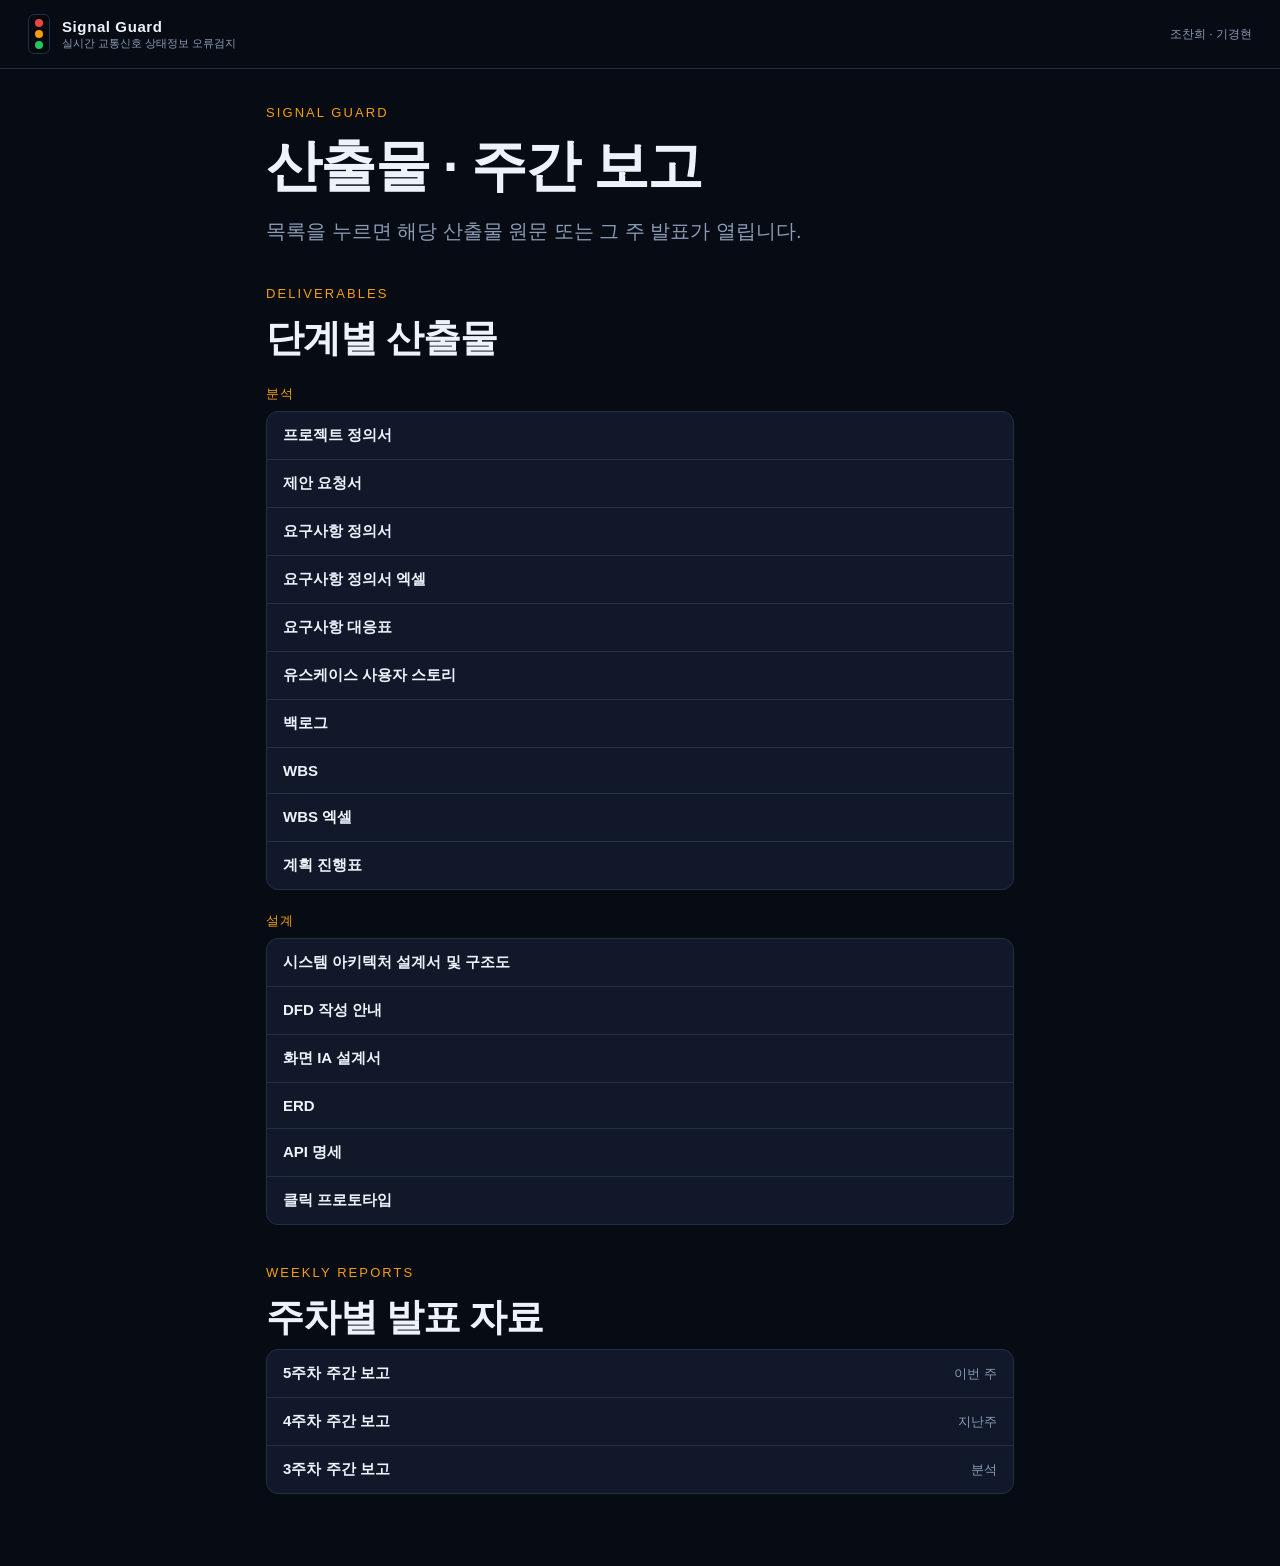
==== index.html @ 407139b1 "Show the screen IA and ERD again, and open the prototype without a login screen. Co-authored-by: Cur" ====
<!DOCTYPE html>
<html lang="ko" data-base="./">
<head>
  <meta charset="UTF-8" />
  <meta name="viewport" content="width=device-width, initial-scale=1" />
  <title>Signal Guard — 산출물 · 주간 보고</title>
  <link rel="icon" href="favicon.svg" type="image/svg+xml" />
  <link rel="stylesheet" href="발표/deck.css?v=dl1" />
</head>
<body>
  <header class="top">
    <a class="brand" href="index.html">
      <div class="lamps" aria-hidden="true">
        <i class="lamp red"></i><i class="lamp amber"></i><i class="lamp green"></i>
      </div>
      <div>
        <strong>Signal Guard</strong>
        <span>실시간 교통신호 상태정보 오류검지</span>
      </div>
    </a>
    <div class="meta">조찬희 · 기경현</div>
  </header>

  <div class="hub">
    <p class="eyebrow">Signal Guard</p>
    <h1>산출물 · 주간 보고</h1>
    <p class="lead">목록을 누르면 해당 산출물 원문 또는 그 주 발표가 열립니다.</p>

    <section class="hub-section">
      <p class="eyebrow">Deliverables</p>
      <h2>단계별 산출물</h2>
      <div id="doc-catalog"></div>
    </section>

    <section class="hub-section">
      <p class="eyebrow">Weekly reports</p>
      <h2>주차별 발표 자료</h2>
      <ul class="hub-list" id="week-catalog"></ul>
    </section>
  </div>

  <script src="발표/vendor/marked.min.js"></script>
  <script src="발표/docs.js?v=w6"></script>
  <script src="발표/deck.js"></script>
  <script>
    (function () {
      const box = document.getElementById("doc-catalog");
      let phase = "";
      let list = null;
      SG_DOCS.forEach(function (doc) {
        if (doc.hidden) return;
        if (doc.phase !== phase) {
          phase = doc.phase;
          const h = document.createElement("p");
          h.className = "hub-phase";
          h.textContent = phase;
          box.appendChild(h);
          list = document.createElement("ul");
          list.className = "hub-list";
          box.appendChild(list);
        }
        const li = document.createElement("li");
        if (doc.type === "file") {
          const a = document.createElement("a");
          a.href = SG.docUrl(doc.path);
          a.innerHTML = "<b>" + doc.title + "</b>";
          li.appendChild(a);
        } else {
          const btn = document.createElement("button");
          btn.type = "button";
          btn.innerHTML = "<b>" + doc.title + "</b>";
          btn.addEventListener("click", function () { SG.openDoc(doc.id); });
          li.appendChild(btn);
        }
        list.appendChild(li);
      });

      const weeks = document.getElementById("week-catalog");
      SG_WEEKS.forEach(function (w) {
        const li = document.createElement("li");
        const a = document.createElement("a");
        a.href = w.href;
        a.innerHTML = "<b>" + w.week + " " + w.title + "</b><span>" + w.note + "</span>";
        li.appendChild(a);
        weeks.appendChild(li);
      });

      const h = location.hash.replace("#", "");
      if (h.startsWith("doc=")) SG.openDoc(decodeURIComponent(h.slice(4)));

      window.addEventListener("keydown", function (e) {
        if (e.key === "Escape") SG.closeDoc();
      });
    })();
  </script>
</body>
</html>
---- 발표/deck.css ----
:root {
  --bg: #070b14;
  --panel: #10182a;
  --line: #243044;
  --text: #eef3fb;
  --muted: #8b9bb4;
  --red: #ef4444;
  --amber: #f59e0b;
  --green: #22c55e;
  --blue: #5b8def;
}

* { box-sizing: border-box; margin: 0; padding: 0; }

html, body {
  height: 100%;
  background: var(--bg);
  color: var(--text);
  font-family: "Malgun Gothic", "Apple SD Gothic Neo", "Noto Sans KR", sans-serif;
}

body.deck-page { overflow: hidden; }

.stage {
  height: 100%;
  display: flex;
  flex-direction: column;
}

header.top {
  display: flex;
  align-items: center;
  justify-content: space-between;
  padding: 14px 28px;
  border-bottom: 1px solid var(--line);
  flex-shrink: 0;
}

.brand {
  display: flex;
  align-items: center;
  gap: 12px;
  text-decoration: none;
  color: inherit;
}

.lamps {
  display: flex;
  flex-direction: column;
  gap: 3px;
  padding: 4px 6px;
  background: #05080f;
  border: 1px solid var(--line);
  border-radius: 6px;
}

.lamp { width: 8px; height: 8px; border-radius: 50%; }
.lamp.red { background: var(--red); }
.lamp.amber { background: var(--amber); }
.lamp.green { background: var(--green); }

.brand strong { font-size: 15px; letter-spacing: 0.04em; }
.brand span { display: block; font-size: 11px; color: var(--muted); font-weight: 400; }

.meta {
  font-size: 12px;
  color: var(--muted);
  display: flex;
  align-items: center;
  gap: 12px;
}

main#deck {
  flex: 1;
  position: relative;
  overflow: hidden;
}

.slide {
  position: absolute;
  inset: 0;
  padding: 40px 56px 64px;
  display: none;
  align-items: center;
  justify-content: center;
}

.slide.active { display: flex; }

.slide-inner { width: min(1120px, 100%); margin: 0 auto; }
.slide.wide .slide-inner { width: min(1280px, 100%); }
.slide.exhibit .slide-inner {
  height: 100%;
  display: flex;
  flex-direction: column;
  min-height: 0;
}
.slide.exhibit .slide-inner.split-diagram {
  display: block;
  position: relative;
  width: 100%;
  max-width: none;
  height: 100%;
}
.split-diagram-title {
  position: absolute;
  top: 0;
  left: 0;
  z-index: 1;
}
.split-diagram-title h2 {
  margin-bottom: 0;
  font-size: clamp(22px, 2.6vw, 34px);
}
.diagram-img {
  display: block;
  width: 68%;
  height: auto;
  max-height: 100%;
  margin-left: auto;
  margin-right: auto;
  object-fit: contain;
  background: #f4f7fb;
  border-radius: 12px;
}
.diagram-img.dark {
  background: #000;
}

.slide-inner > h1 { margin-bottom: 36px; }

.slide-cover.active { display: flex; }
.slide-cover .slide-inner {
  display: flex;
  flex-wrap: nowrap;
  align-items: stretch;
  gap: clamp(24px, 3.4vw, 48px);
  width: fit-content;
  max-width: 100%;
}

.cover-title { flex: 0 1 auto; min-width: 0; }
.cover-mark {
  flex: 0 0 auto;
  display: flex;
  flex-direction: column;
  justify-content: center;
  border-left: 1px solid var(--line);
  padding-left: clamp(22px, 3vw, 44px);
}

.cover-mark .name {
  font-size: clamp(40px, 6.4vw, 92px);
  font-weight: 800;
  line-height: 0.94;
  letter-spacing: -0.05em;
}

.cover-mark .sub {
  margin-top: 20px;
  font-size: clamp(13px, 1.5vw, 18px);
  color: var(--muted);
  line-height: 1.5;
}

h1 {
  font-size: clamp(32px, 5vw, 56px);
  line-height: 1.15;
  font-weight: 700;
  letter-spacing: -0.03em;
}

h2 {
  font-size: clamp(24px, 3.2vw, 38px);
  line-height: 1.25;
  letter-spacing: -0.03em;
  margin-bottom: 20px;
}

.eyebrow {
  color: var(--amber);
  font-size: 13px;
  letter-spacing: 0.16em;
  text-transform: uppercase;
  margin-bottom: 14px;
}

.lead {
  margin-top: 18px;
  font-size: 20px;
  color: var(--muted);
  line-height: 1.5;
}

.chips { display: flex; flex-wrap: wrap; gap: 8px; margin-top: 24px; }
.chip {
  font-size: 13px;
  padding: 6px 10px;
  border: 1px solid var(--line);
  border-radius: 999px;
  color: var(--muted);
}
.chip.ok { border-color: #1d4a32; color: #86efac; }
.chip.wait { border-color: #5b3d12; color: #fcd34d; }

.grid { display: grid; gap: 14px; }
.grid.two { grid-template-columns: 1fr 1fr; }
.grid.three { grid-template-columns: 1fr 1fr 1fr; }
.grid.five { grid-template-columns: repeat(5, 1fr); }

.agenda { display: flex; flex-direction: column; gap: 10px; }
.agenda .card {
  display: flex;
  align-items: baseline;
  gap: 18px;
  padding: 14px 18px;
}
.agenda b {
  color: var(--amber);
  font-size: 22px;
  min-width: 40px;
  letter-spacing: 0.04em;
}
.agenda h3 { margin-bottom: 4px; }

.card {
  background: var(--panel);
  border: 1px solid var(--line);
  border-radius: 12px;
  padding: 18px 18px 16px;
}
.card h3 { font-size: 16px; margin-bottom: 8px; }
.card p, .card li { color: var(--muted); font-size: 14px; line-height: 1.55; }
.card ol, .card ul { padding-left: 18px; }
.card a { color: var(--blue); }

.file-tag {
  display: inline-block;
  font-size: 12px;
  color: var(--amber);
  background: #1a1408;
  border: 1px solid #5b3d12;
  border-radius: 6px;
  padding: 3px 8px;
  margin-bottom: 10px;
}

.note { color: var(--muted); font-size: 15px; line-height: 1.55; }
.note strong { color: var(--text); }

table { width: 100%; border-collapse: collapse; font-size: 14px; }
th, td {
  text-align: left;
  padding: 10px 8px;
  border-bottom: 1px solid var(--line);
  vertical-align: top;
}
th { color: var(--muted); font-weight: 500; font-size: 12px; }

.scroll {
  overflow: auto;
  min-height: 0;
  flex: 1;
  border: 1px solid var(--line);
  border-radius: 12px;
  background: var(--panel);
}
.scroll table { font-size: 13px; }
.scroll th { position: sticky; top: 0; background: #161f32; }

.arch-frame {
  flex: 1;
  min-height: 0;
  display: flex;
  align-items: center;
  justify-content: center;
  background: #000;
  border: 1px solid var(--line);
  border-radius: 12px;
  overflow: hidden;
  padding: 12px 16px;
}
.arch-img {
  width: 100%;
  height: 100%;
  object-fit: contain;
  object-position: center;
  background: #000;
}
.arch-frame.light,
.arch-frame.light .arch-img {
  background: #f4f7fb;
}

.wire {
  font-family: Consolas, "Courier New", monospace;
  font-size: 13px;
  line-height: 1.45;
  color: #c5d0e2;
  white-space: pre;
  overflow: auto;
}

.app-shell {
  display: grid;
  grid-template-columns: 160px 1fr;
  grid-template-rows: 48px 1fr;
  min-height: 420px;
  border: 1px solid var(--line);
  border-radius: 12px;
  overflow: hidden;
  background: #0c1424;
}
.app-shell .sh-head {
  grid-column: 1 / -1;
  display: flex;
  align-items: center;
  justify-content: space-between;
  padding: 0 14px;
  border-bottom: 1px solid var(--line);
  font-size: 13px;
}
.app-shell .sh-side {
  border-right: 1px solid var(--line);
  padding: 12px 10px;
  font-size: 13px;
  color: var(--muted);
}
.app-shell .sh-side b { display: block; color: var(--amber); margin-bottom: 10px; }
.app-shell .sh-side p { margin: 8px 0; }
.app-shell .sh-body { padding: 12px; display: grid; gap: 10px; }
.kpi { display: grid; grid-template-columns: repeat(4, 1fr); gap: 8px; }
.kpi div {
  background: var(--panel);
  border: 1px solid var(--line);
  border-radius: 8px;
  padding: 10px;
  font-size: 12px;
  color: var(--muted);
}
.kpi strong { display: block; color: var(--text); font-size: 20px; margin-top: 4px; }

.ghost {
  background: transparent;
  color: var(--text);
  border: 1px solid var(--line);
  border-radius: 8px;
  padding: 7px 12px;
  cursor: pointer;
  font: inherit;
  font-size: 13px;
  text-decoration: none;
  display: inline-block;
}
.ghost:hover { border-color: #3b4d6b; }
.ghost.primary { border-color: #5b3d12; color: var(--amber); }

footer.bar {
  display: flex;
  align-items: center;
  justify-content: space-between;
  padding: 10px 28px 14px;
  border-top: 1px solid var(--line);
  flex-shrink: 0;
}

.progress {
  flex: 1;
  height: 3px;
  background: #1b2436;
  margin: 0 20px;
  border-radius: 99px;
  overflow: hidden;
}
.progress > i { display: block; height: 100%; width: 0; background: var(--amber); }

.nav-btn {
  background: transparent;
  color: var(--text);
  border: 1px solid var(--line);
  border-radius: 8px;
  padding: 8px 14px;
  cursor: pointer;
  font: inherit;
  font-size: 13px;
}
.nav-btn:hover { border-color: #3b4d6b; }
.hint { font-size: 12px; color: var(--muted); min-width: 180px; }
.cover-team { margin-top: 36px; color: var(--muted); font-size: 15px; line-height: 1.7; }
.cover-team b { color: var(--text); }

html.doc-open,
body.doc-open {
  overflow: hidden;
  height: 100%;
}
#doc-overlay {
  display: none;
  position: fixed;
  inset: 0;
  z-index: 40;
  background: var(--bg);
}
#doc-overlay.open {
  display: block;
  overflow: auto;
  overscroll-behavior: contain;
}
.doc-main { position: relative; min-height: 100%; padding: 28px 36px 48px; }
.doc-close {
  position: sticky;
  top: 0;
  float: right;
  margin: 0 0 12px 12px;
  background: var(--panel);
  color: var(--text);
  border: 1px solid var(--line);
  border-radius: 8px;
  padding: 8px 12px;
  cursor: pointer;
  font: inherit;
  font-size: 13px;
  z-index: 2;
}
.doc-head { margin-bottom: 24px; }
.doc-head h2 { margin: 0 0 12px; }
.doc-download { margin-top: 2px; }
.doc-body.md { max-width: 900px; }
.doc-body.md h1, .doc-body.md h2, .doc-body.md h3 {
  margin: 28px 0 12px;
  letter-spacing: -0.03em;
}
.doc-body.md h1 { font-size: 28px; }
.doc-body.md h2 { font-size: 22px; }
.doc-body.md h3 { font-size: 17px; }
.doc-body.md p, .doc-body.md li { color: var(--muted); line-height: 1.65; font-size: 15px; }
.doc-body.md ul, .doc-body.md ol { padding-left: 22px; margin: 8px 0 16px; }
.doc-body.md table { margin: 12px 0 20px; }
.doc-body.md pre, .doc-body.md code {
  font-family: Consolas, "Courier New", monospace;
  font-size: 13px;
}
.doc-body.md pre {
  background: var(--panel);
  border: 1px solid var(--line);
  border-radius: 8px;
  padding: 14px;
  overflow: auto;
  color: #d5deec;
  margin: 12px 0 20px;
}
.doc-body.md img { max-width: 100%; background: #fff; border-radius: 8px; }
.doc-body.md blockquote {
  border-left: 3px solid var(--amber);
  padding-left: 12px;
  color: var(--muted);
  margin: 12px 0;
}

.hub {
  min-height: 100%;
  padding: 36px 56px 72px;
  max-width: 860px;
  margin: 0 auto;
}
.hub h1 { margin: 8px 0 8px; }
.hub-section { margin-top: 40px; }
.hub-section h2 { margin-bottom: 8px; }
.hub-phase {
  margin: 22px 0 8px;
  font-size: 13px;
  color: var(--amber);
  letter-spacing: 0.08em;
}
.hub-list {
  list-style: none;
  border: 1px solid var(--line);
  border-radius: 12px;
  overflow: hidden;
  background: var(--panel);
}
.hub-list li + li { border-top: 1px solid var(--line); }
.hub-list a,
.hub-list button {
  display: flex;
  align-items: baseline;
  justify-content: space-between;
  gap: 16px;
  width: 100%;
  padding: 14px 16px;
  background: transparent;
  border: 0;
  color: inherit;
  font: inherit;
  text-align: left;
  text-decoration: none;
  cursor: pointer;
}
.hub-list a:hover,
.hub-list button:hover { background: #161f32; }
.hub-list b { font-size: 15px; font-weight: 650; }
.hub-list span { color: var(--muted); font-size: 13px; flex-shrink: 0; }

@media (max-width: 900px) {
  .slide { padding: 24px 18px 56px; }
  header.top, footer.bar { padding-left: 16px; padding-right: 16px; }
  .grid.two, .grid.three, .grid.five, .kpi { grid-template-columns: 1fr 1fr; }
  .meta { display: none; }
  .hub-grid { grid-template-columns: 1fr; }
  .hub { padding: 28px 20px; }
}
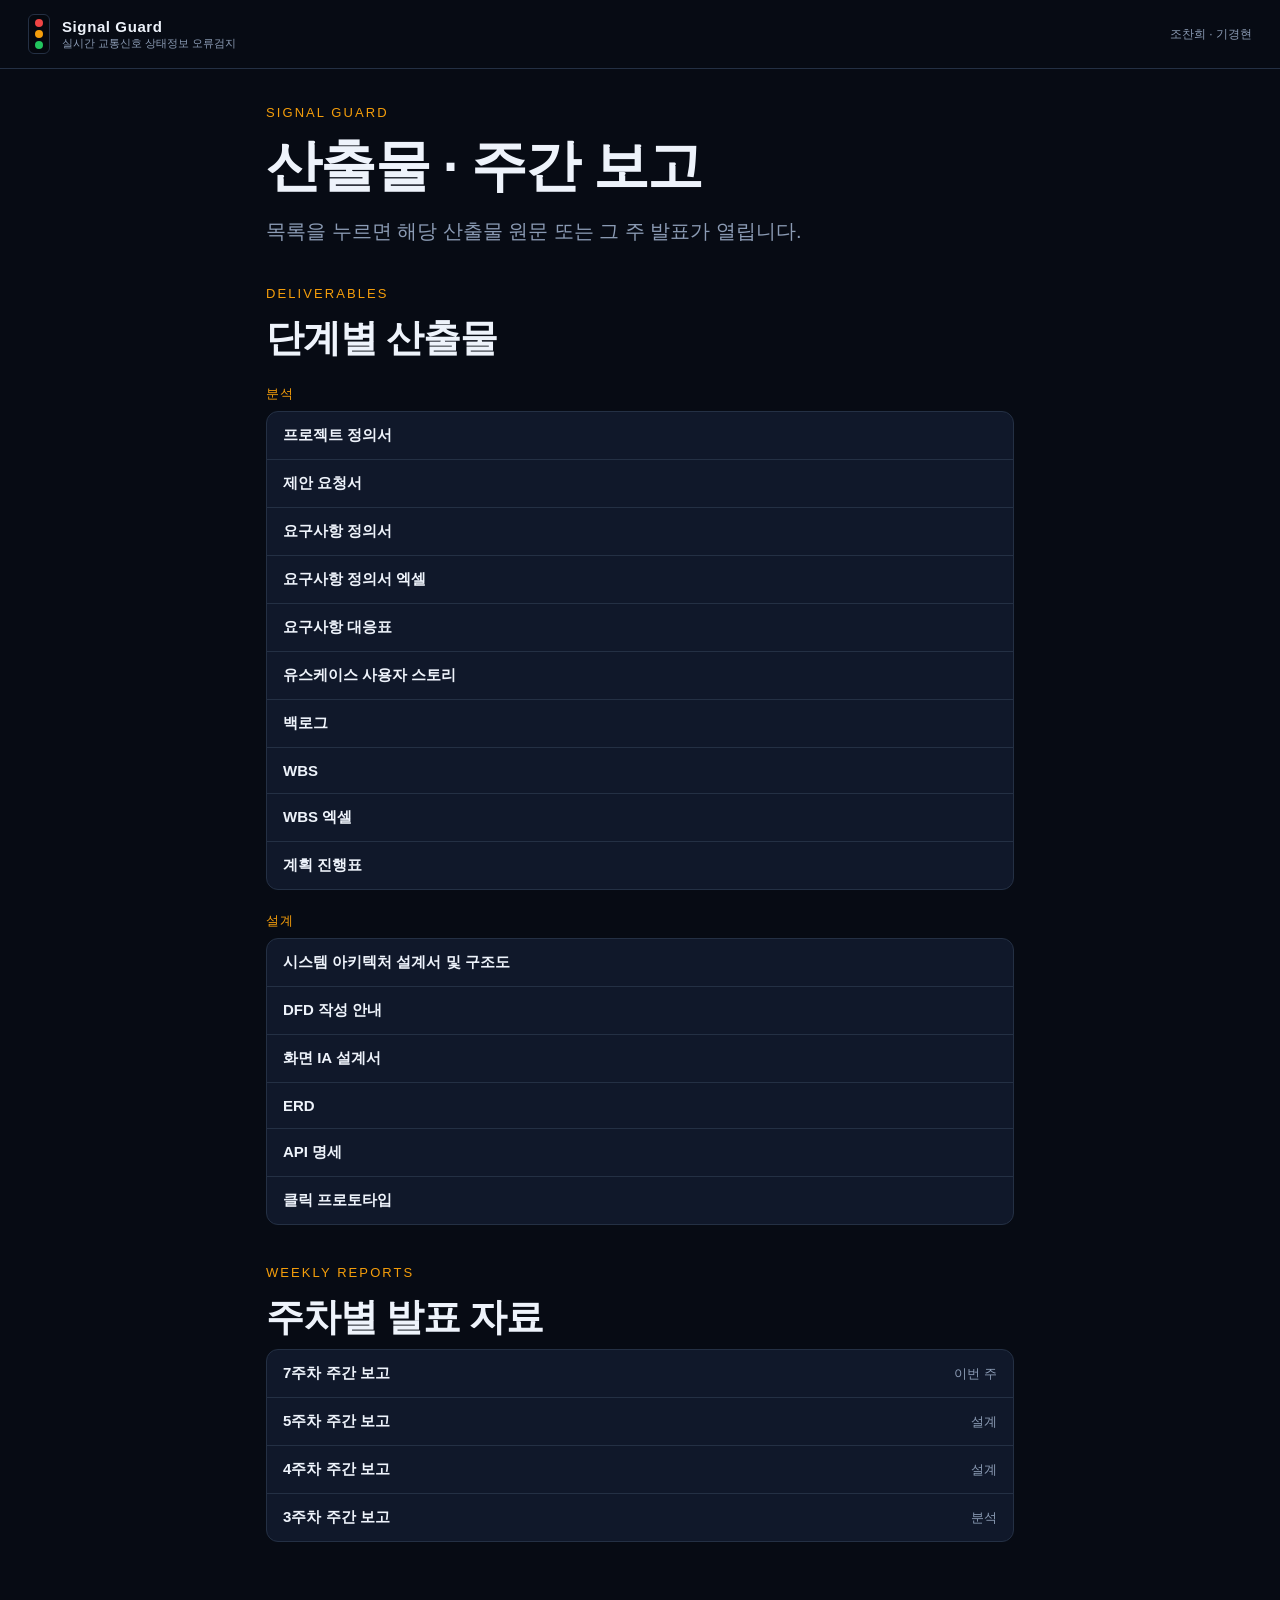
==== commit 2f8f50dd: "Publish the week 7 report on the site so the weekly list no longer 404s. Co-authored-by: Cursor <cur" ====
--- a/index.html
+++ b/index.html
@@ -40,7 +40,7 @@
   </div>
 
   <script src="발표/vendor/marked.min.js"></script>
-  <script src="발표/docs.js?v=w6"></script>
+  <script src="발표/docs.js?v=w7"></script>
   <script src="발표/deck.js"></script>
   <script>
     (function () {
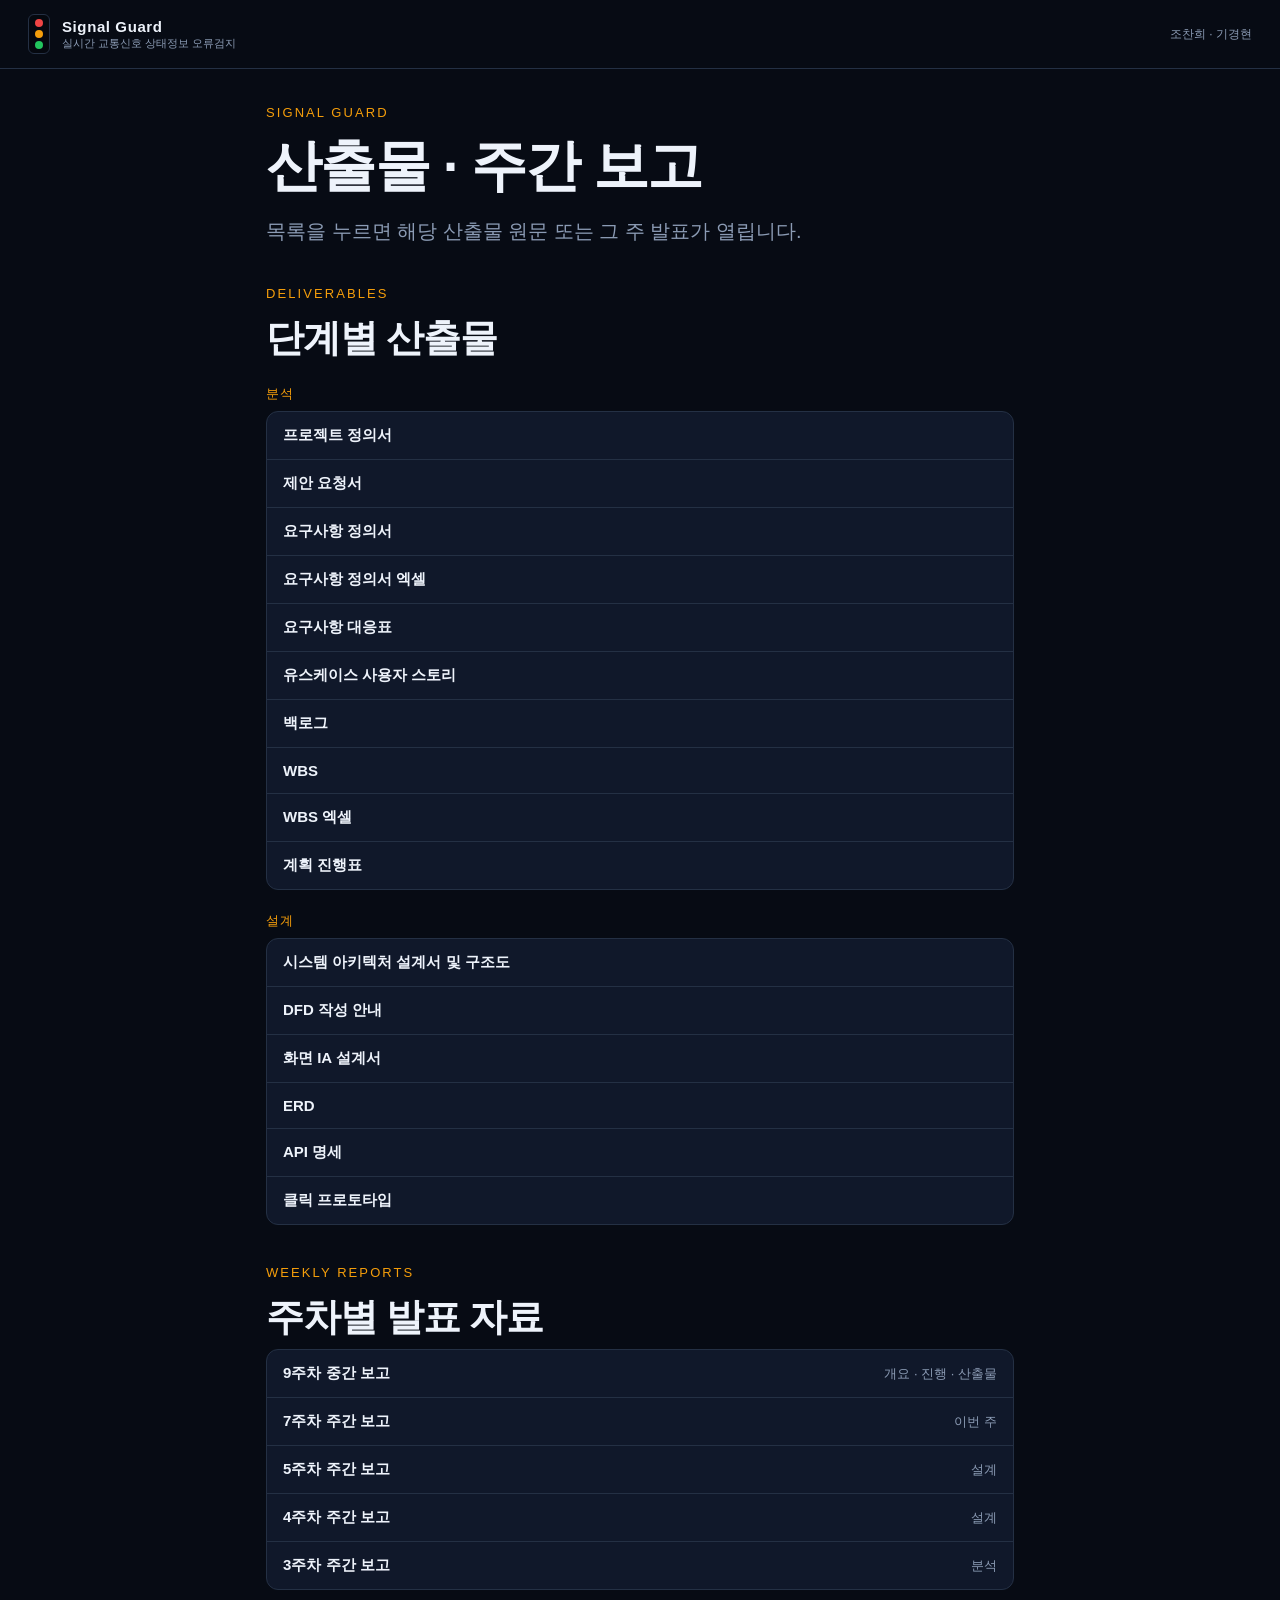
==== commit 9aecd175: "Publish the week 9 midterm report as the original slides. Co-authored-by: Cursor <cursoragent@cursor" ====
--- a/index.html
+++ b/index.html
@@ -40,7 +40,7 @@
   </div>
 
   <script src="발표/vendor/marked.min.js"></script>
-  <script src="발표/docs.js?v=w7"></script>
+  <script src="발표/docs.js?v=w9"></script>
   <script src="발표/deck.js"></script>
   <script>
     (function () {
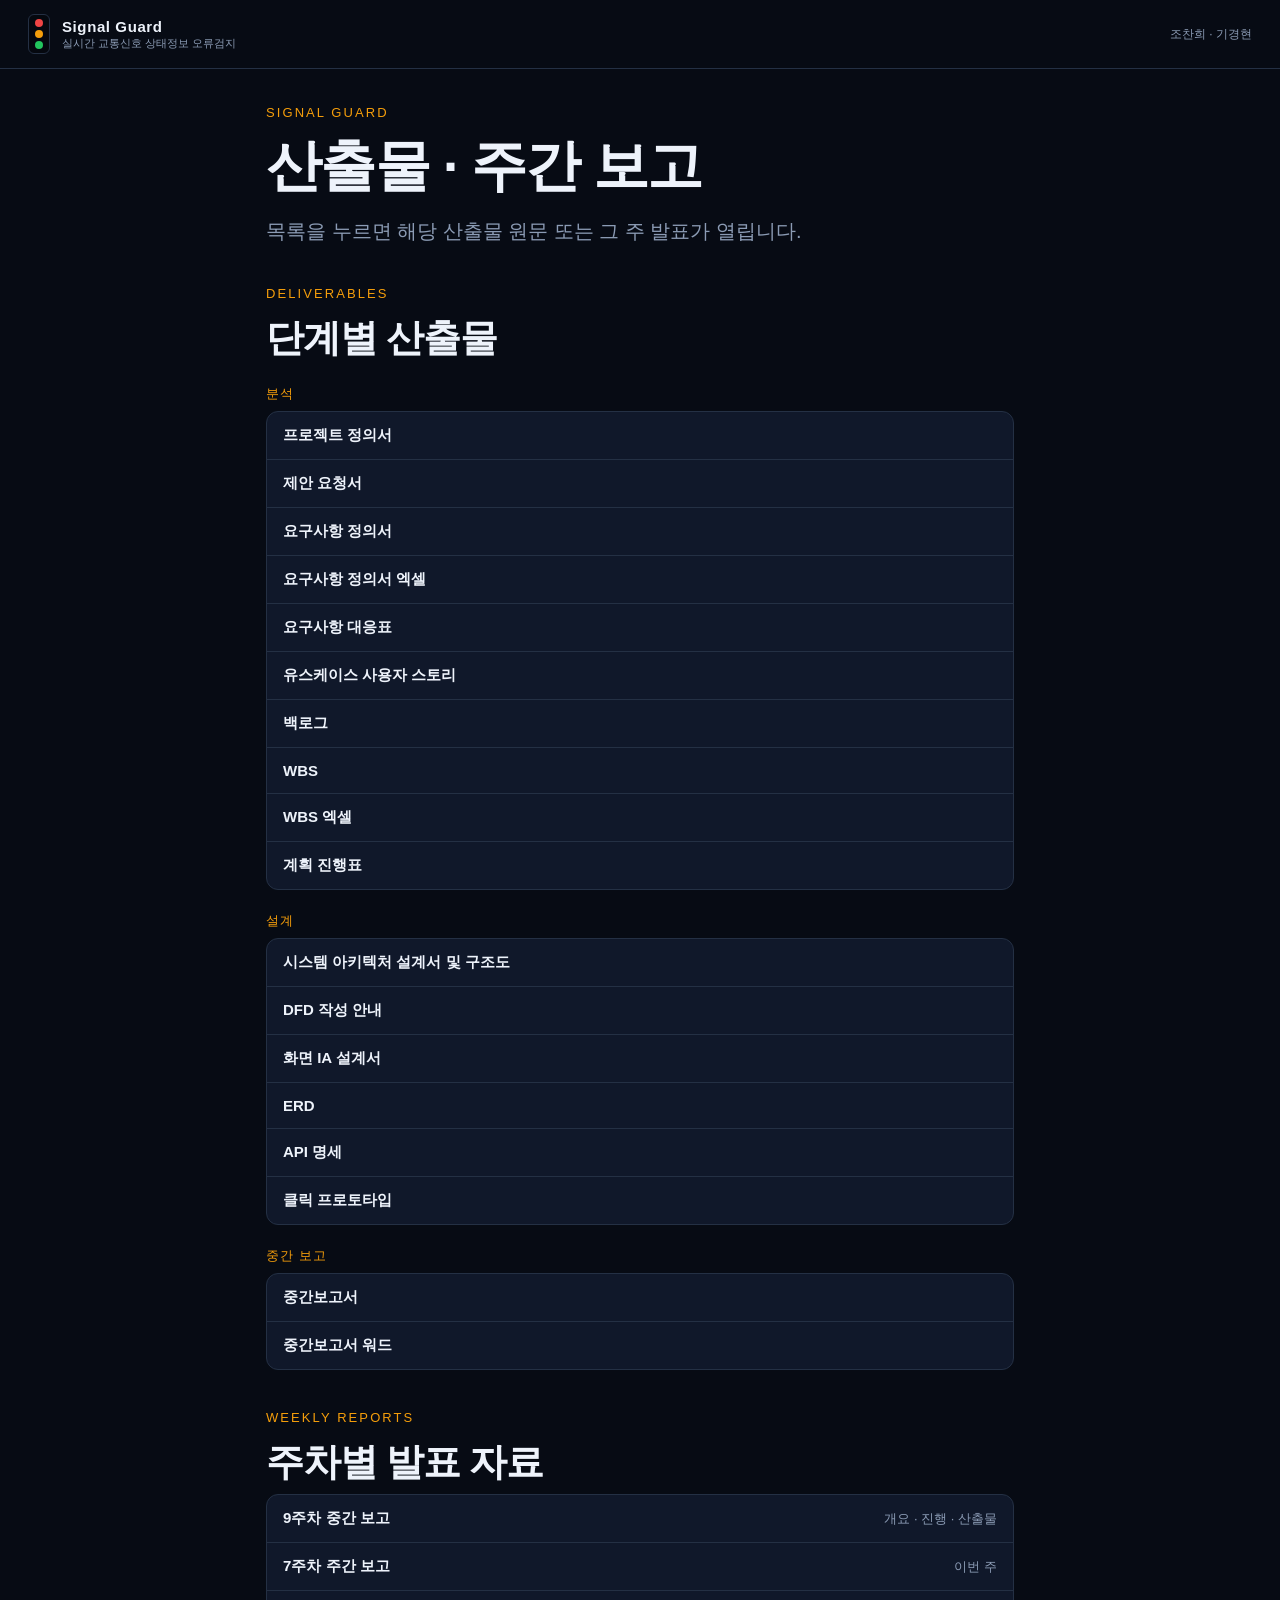
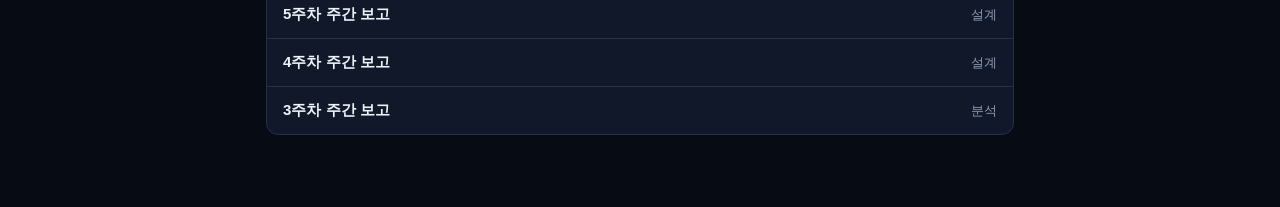
==== commit 1f1e9812: "Publish the midterm report on the deliverables page. Co-authored-by: Cursor <cursoragent@cursor.com>" ====
--- a/index.html
+++ b/index.html
@@ -40,7 +40,7 @@
   </div>
 
   <script src="발표/vendor/marked.min.js"></script>
-  <script src="발표/docs.js?v=w9"></script>
+  <script src="발표/docs.js?v=mid"></script>
   <script src="발표/deck.js"></script>
   <script>
     (function () {
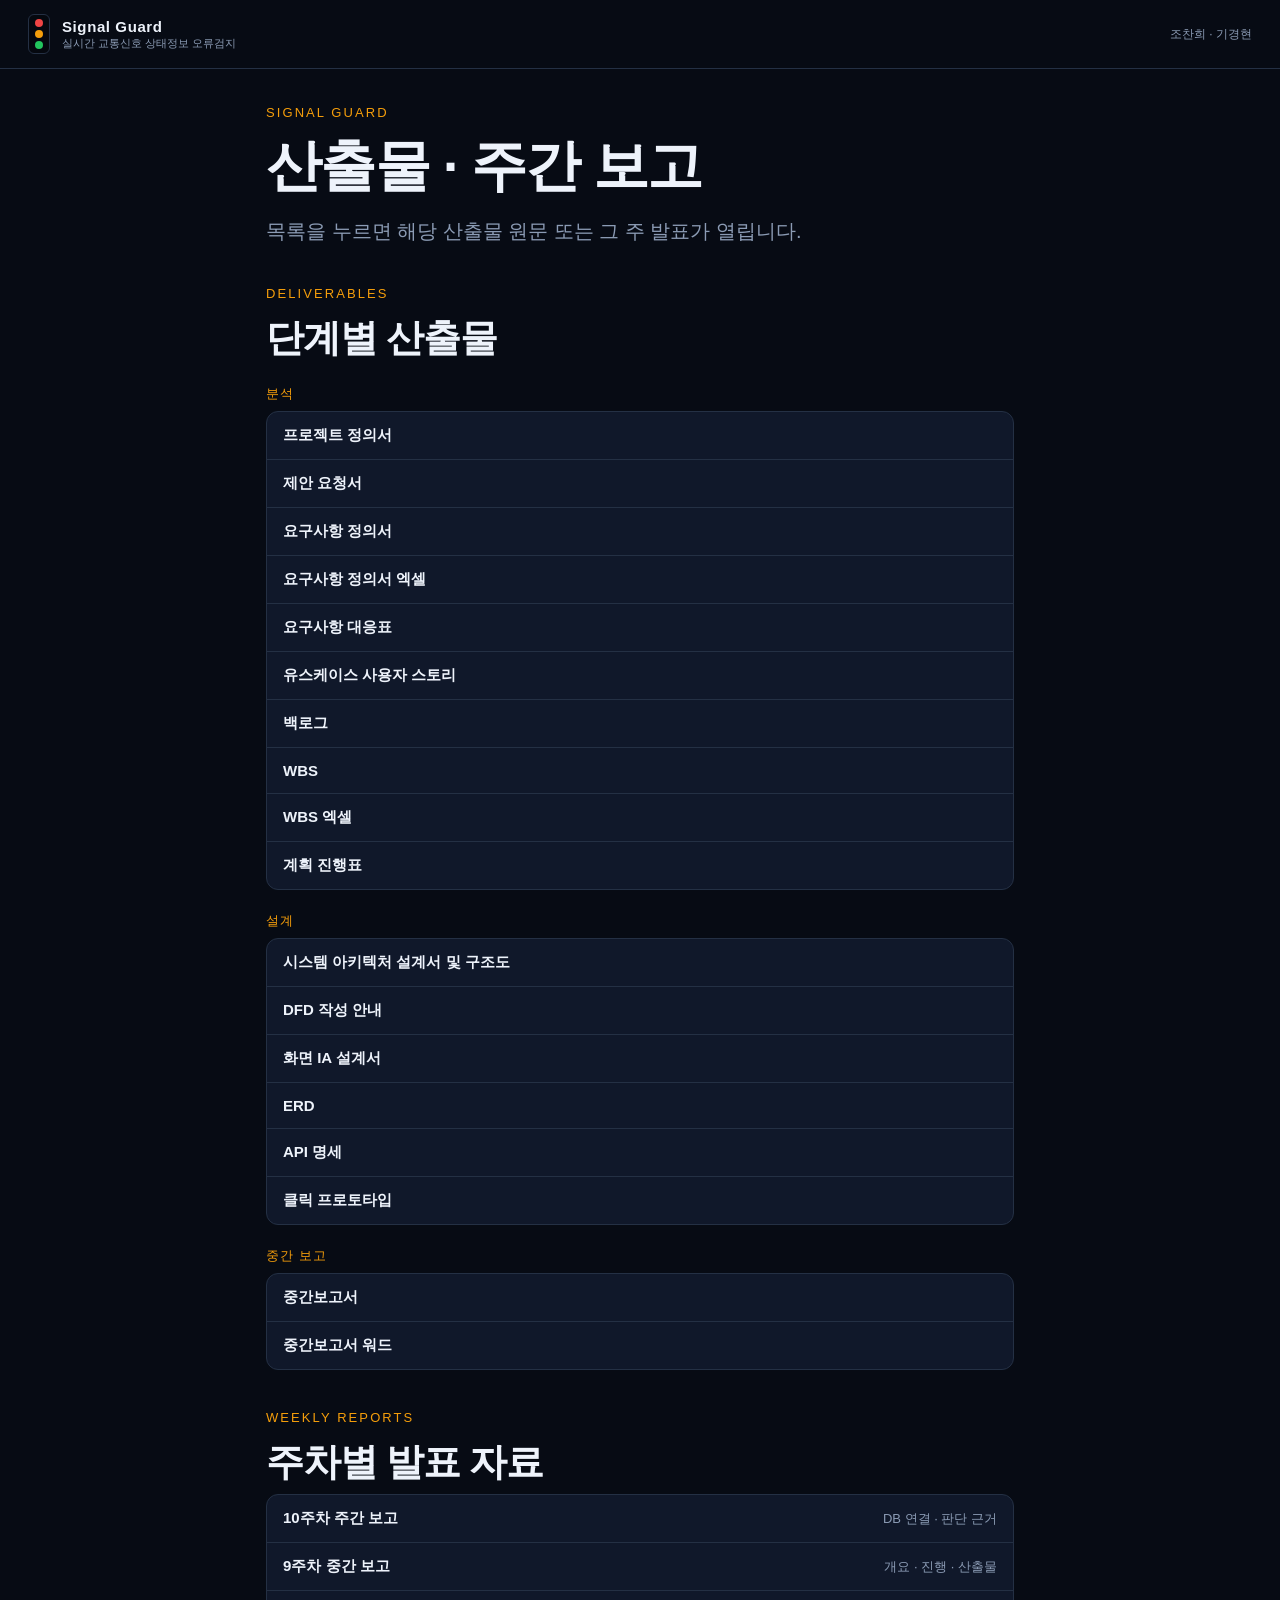
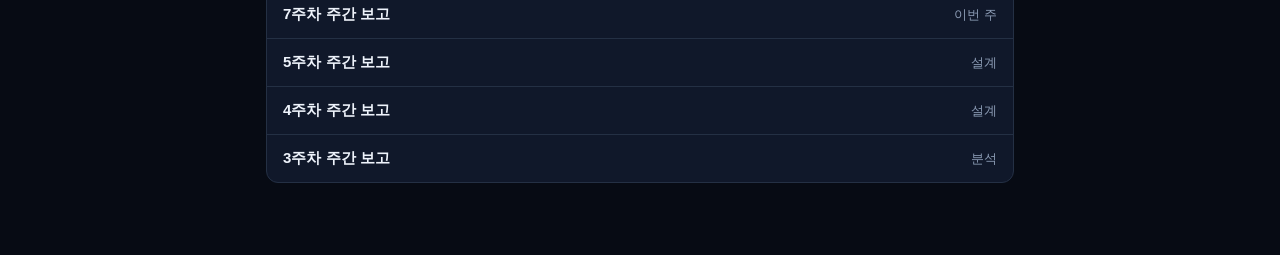
==== commit d646077e: "Publish the week 10 report as the original slides. Co-authored-by: Cursor <cursoragent@cursor.com>" ====
--- a/index.html
+++ b/index.html
@@ -40,7 +40,7 @@
   </div>
 
   <script src="발표/vendor/marked.min.js"></script>
-  <script src="발표/docs.js?v=mid"></script>
+  <script src="발표/docs.js?v=w10"></script>
   <script src="발표/deck.js"></script>
   <script>
     (function () {
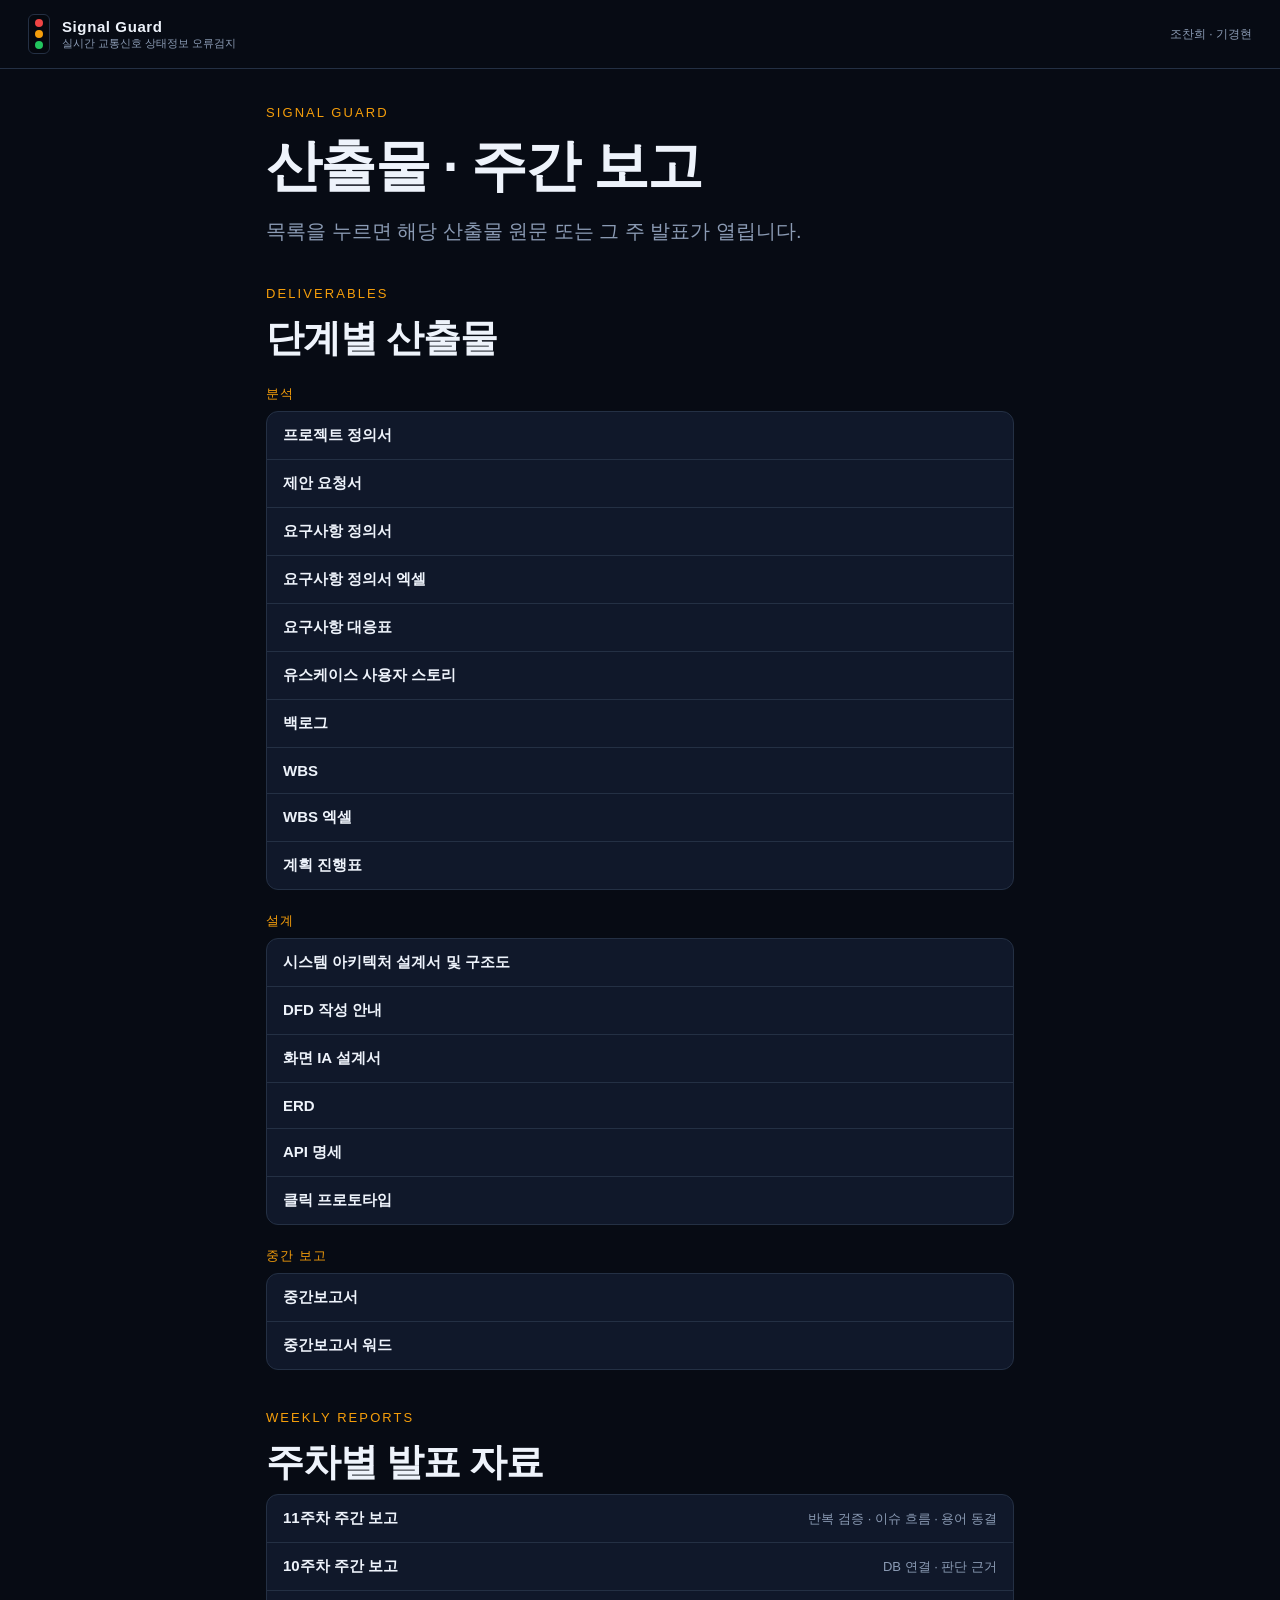
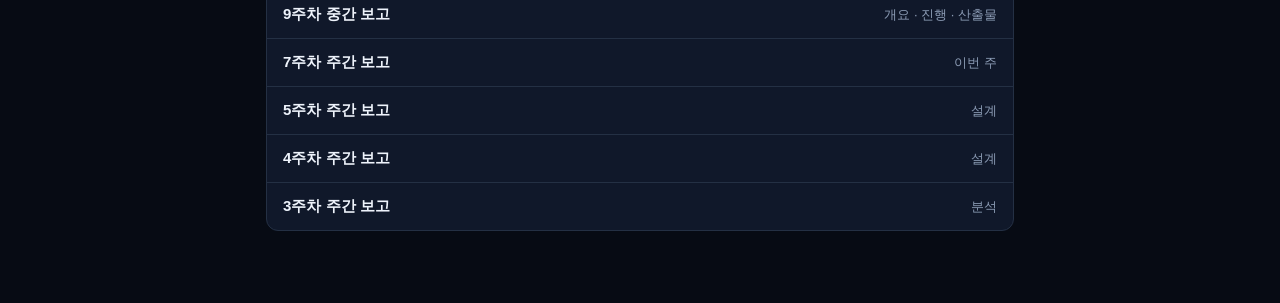
==== commit d5e12605: "Publish the week 11 weekly report. Co-authored-by: Cursor <cursoragent@cursor.com>" ====
--- a/index.html
+++ b/index.html
@@ -40,7 +40,7 @@
   </div>
 
   <script src="발표/vendor/marked.min.js"></script>
-  <script src="발표/docs.js?v=w10"></script>
+  <script src="발표/docs.js?v=w11b"></script>
   <script src="발표/deck.js"></script>
   <script>
     (function () {
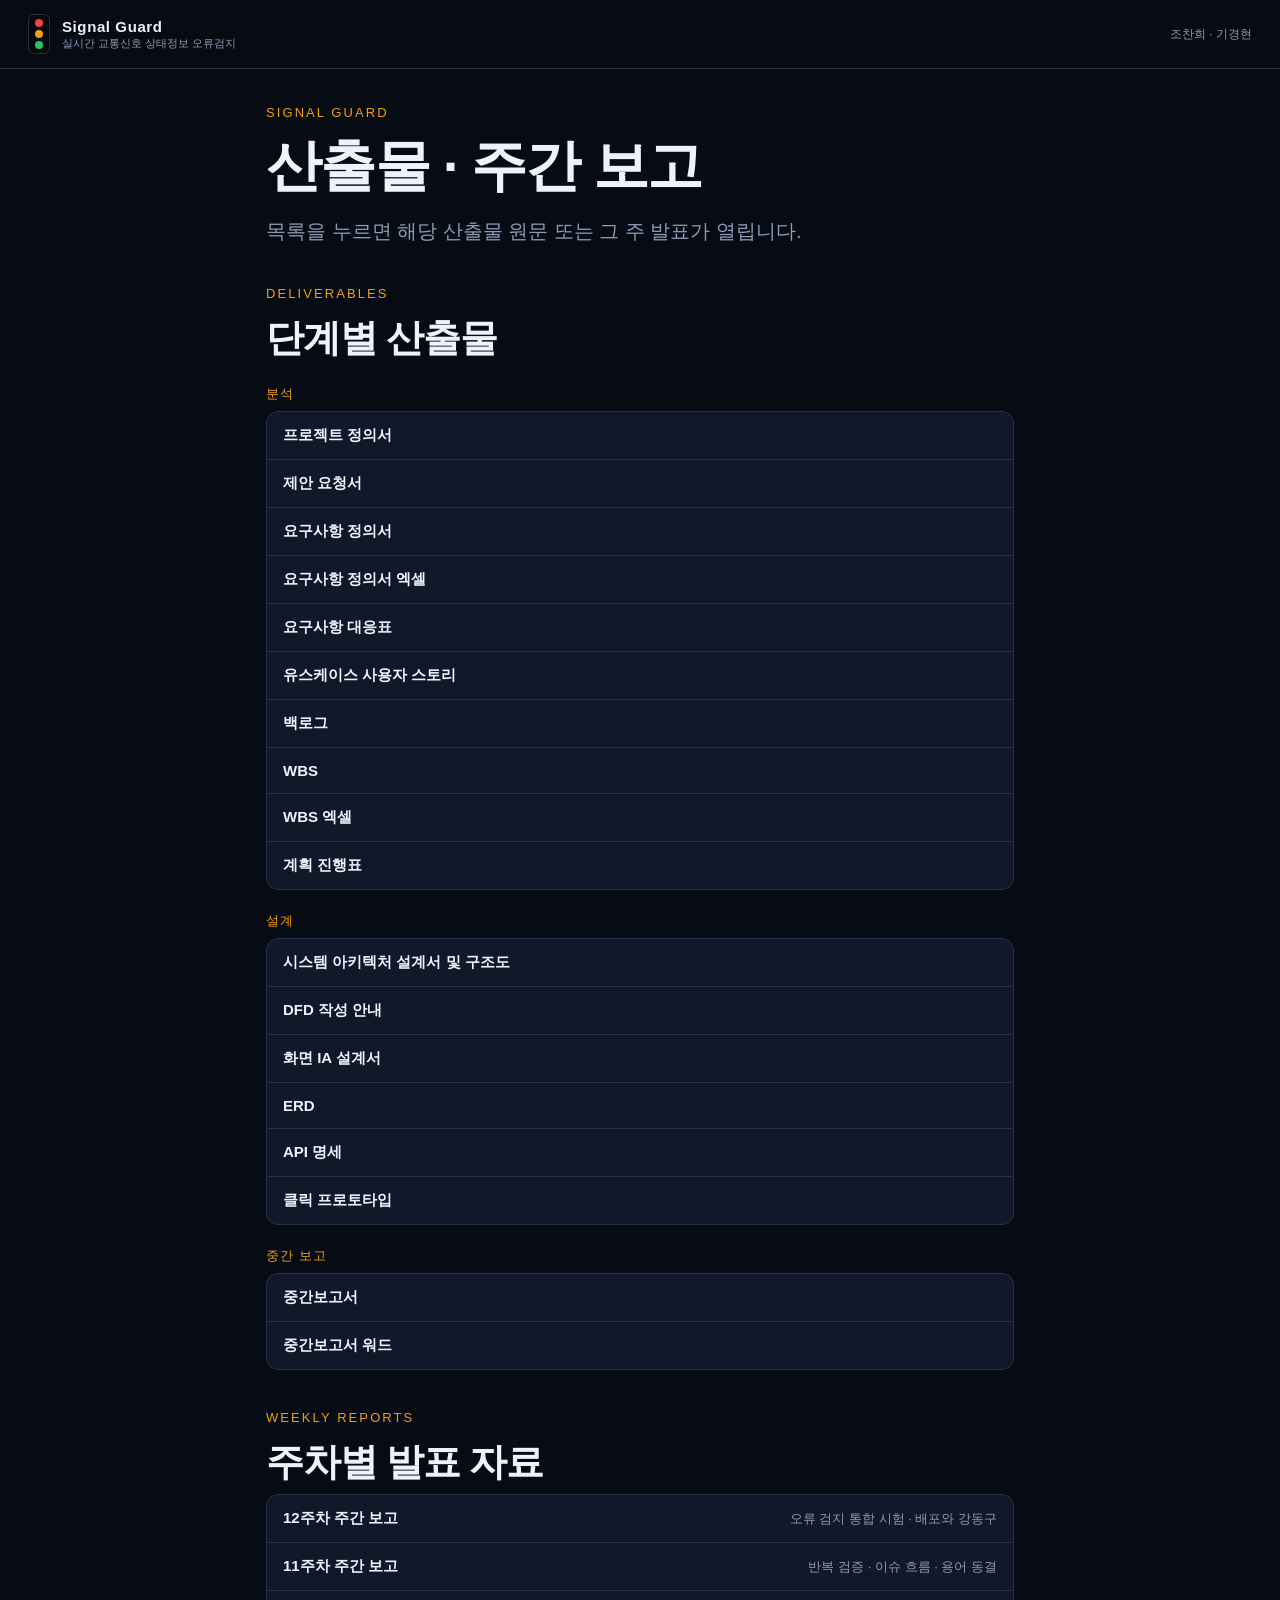
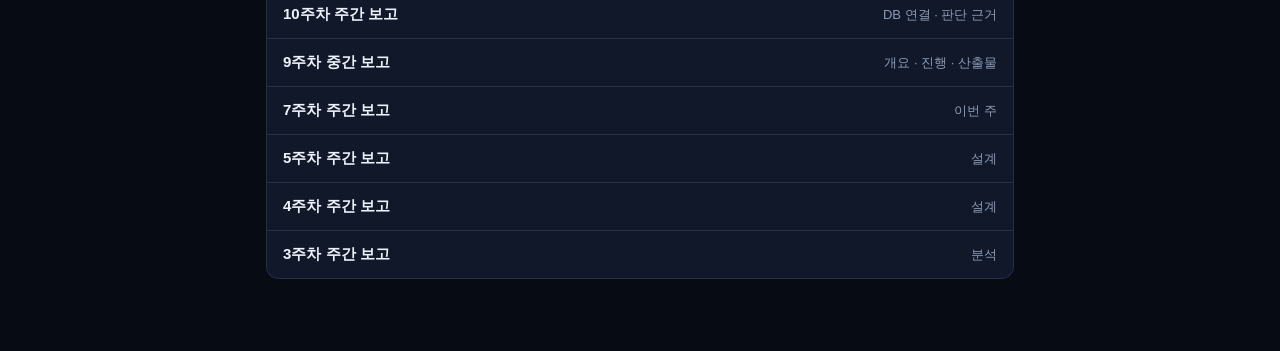
==== commit d0ccb39e: "Publish the week 12 weekly report. Co-authored-by: Cursor <cursoragent@cursor.com>" ====
--- a/index.html
+++ b/index.html
@@ -40,7 +40,7 @@
   </div>
 
   <script src="발표/vendor/marked.min.js"></script>
-  <script src="발표/docs.js?v=w11b"></script>
+  <script src="발표/docs.js?v=w12"></script>
   <script src="발표/deck.js"></script>
   <script>
     (function () {
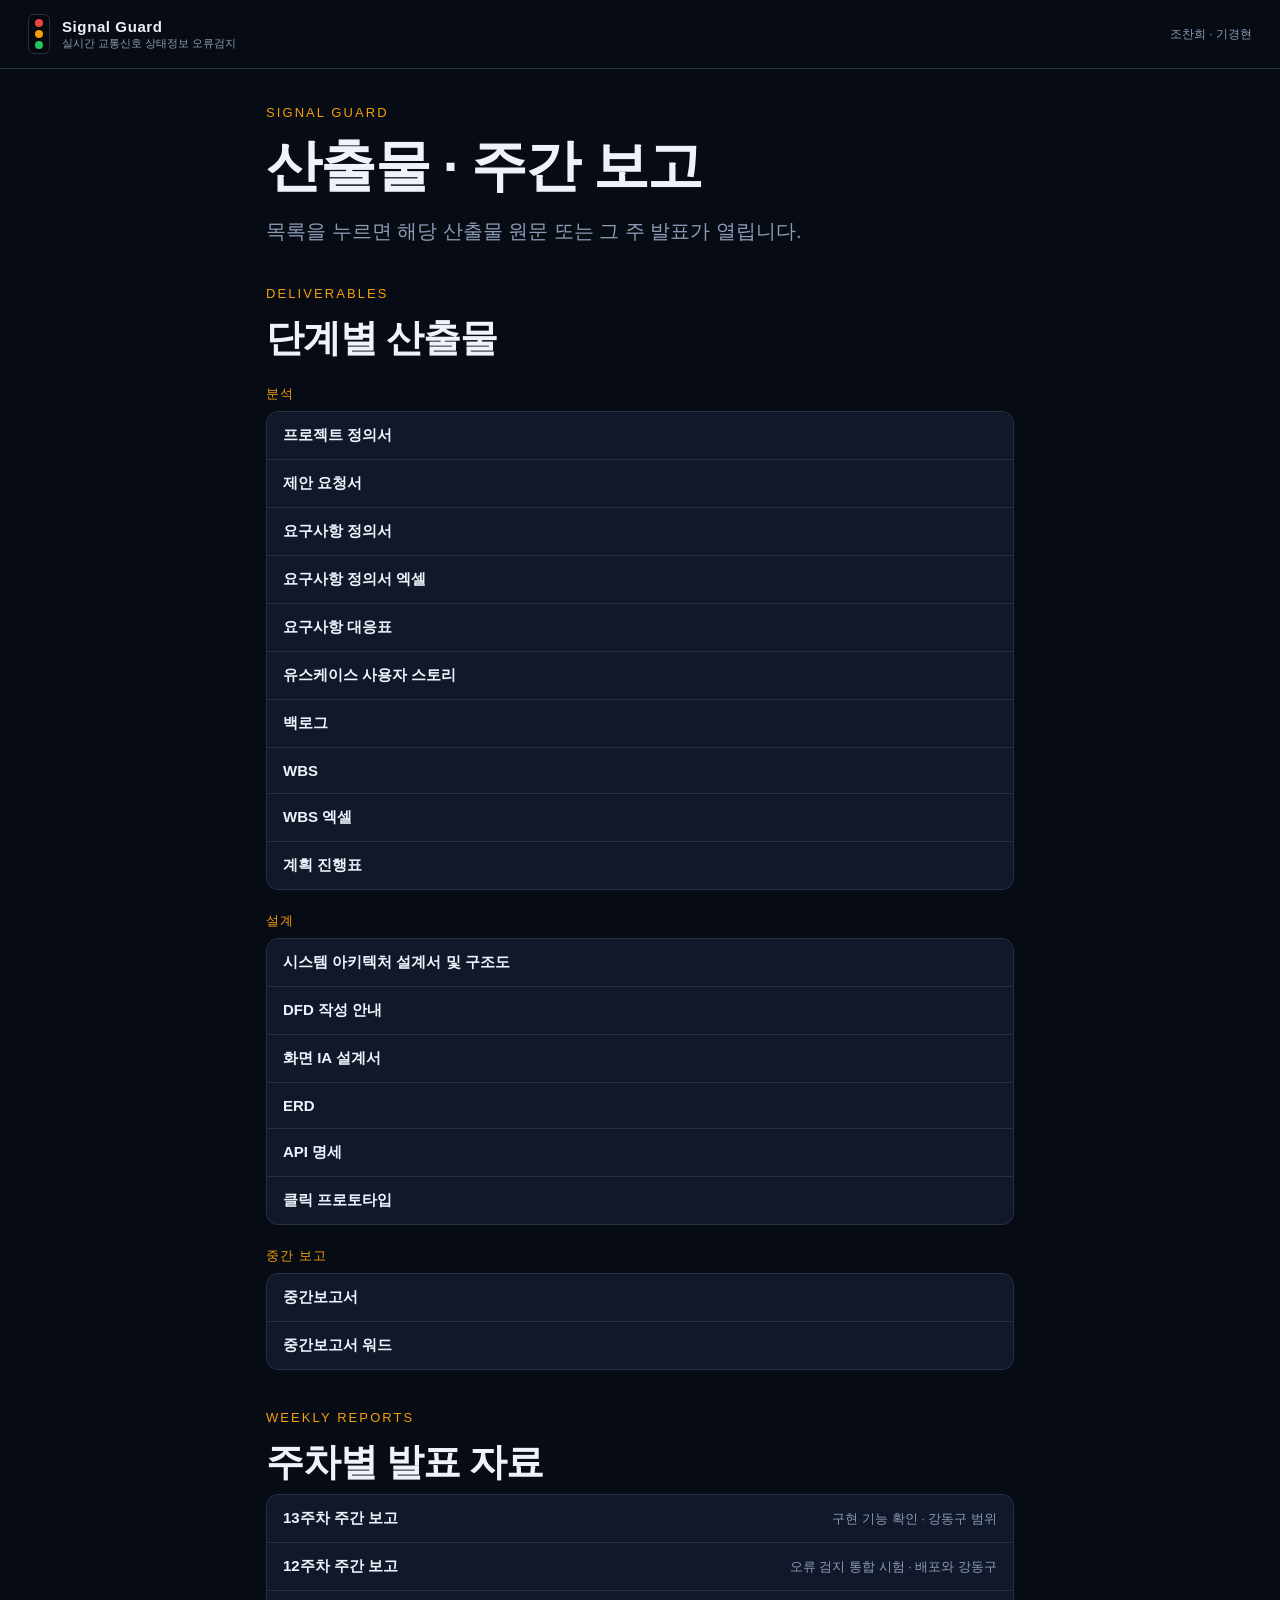
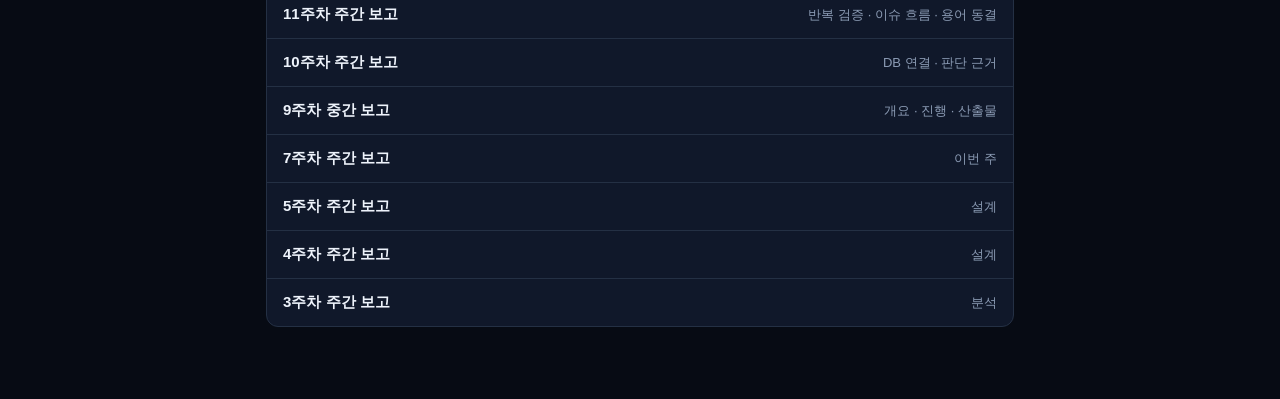
==== commit f776ea7e: "Publish the week 13 weekly report. Co-authored-by: Cursor <cursoragent@cursor.com>" ====
--- a/index.html
+++ b/index.html
@@ -40,7 +40,7 @@
   </div>
 
   <script src="발표/vendor/marked.min.js"></script>
-  <script src="발표/docs.js?v=w12"></script>
+  <script src="발표/docs.js?v=w13"></script>
   <script src="발표/deck.js"></script>
   <script>
     (function () {
